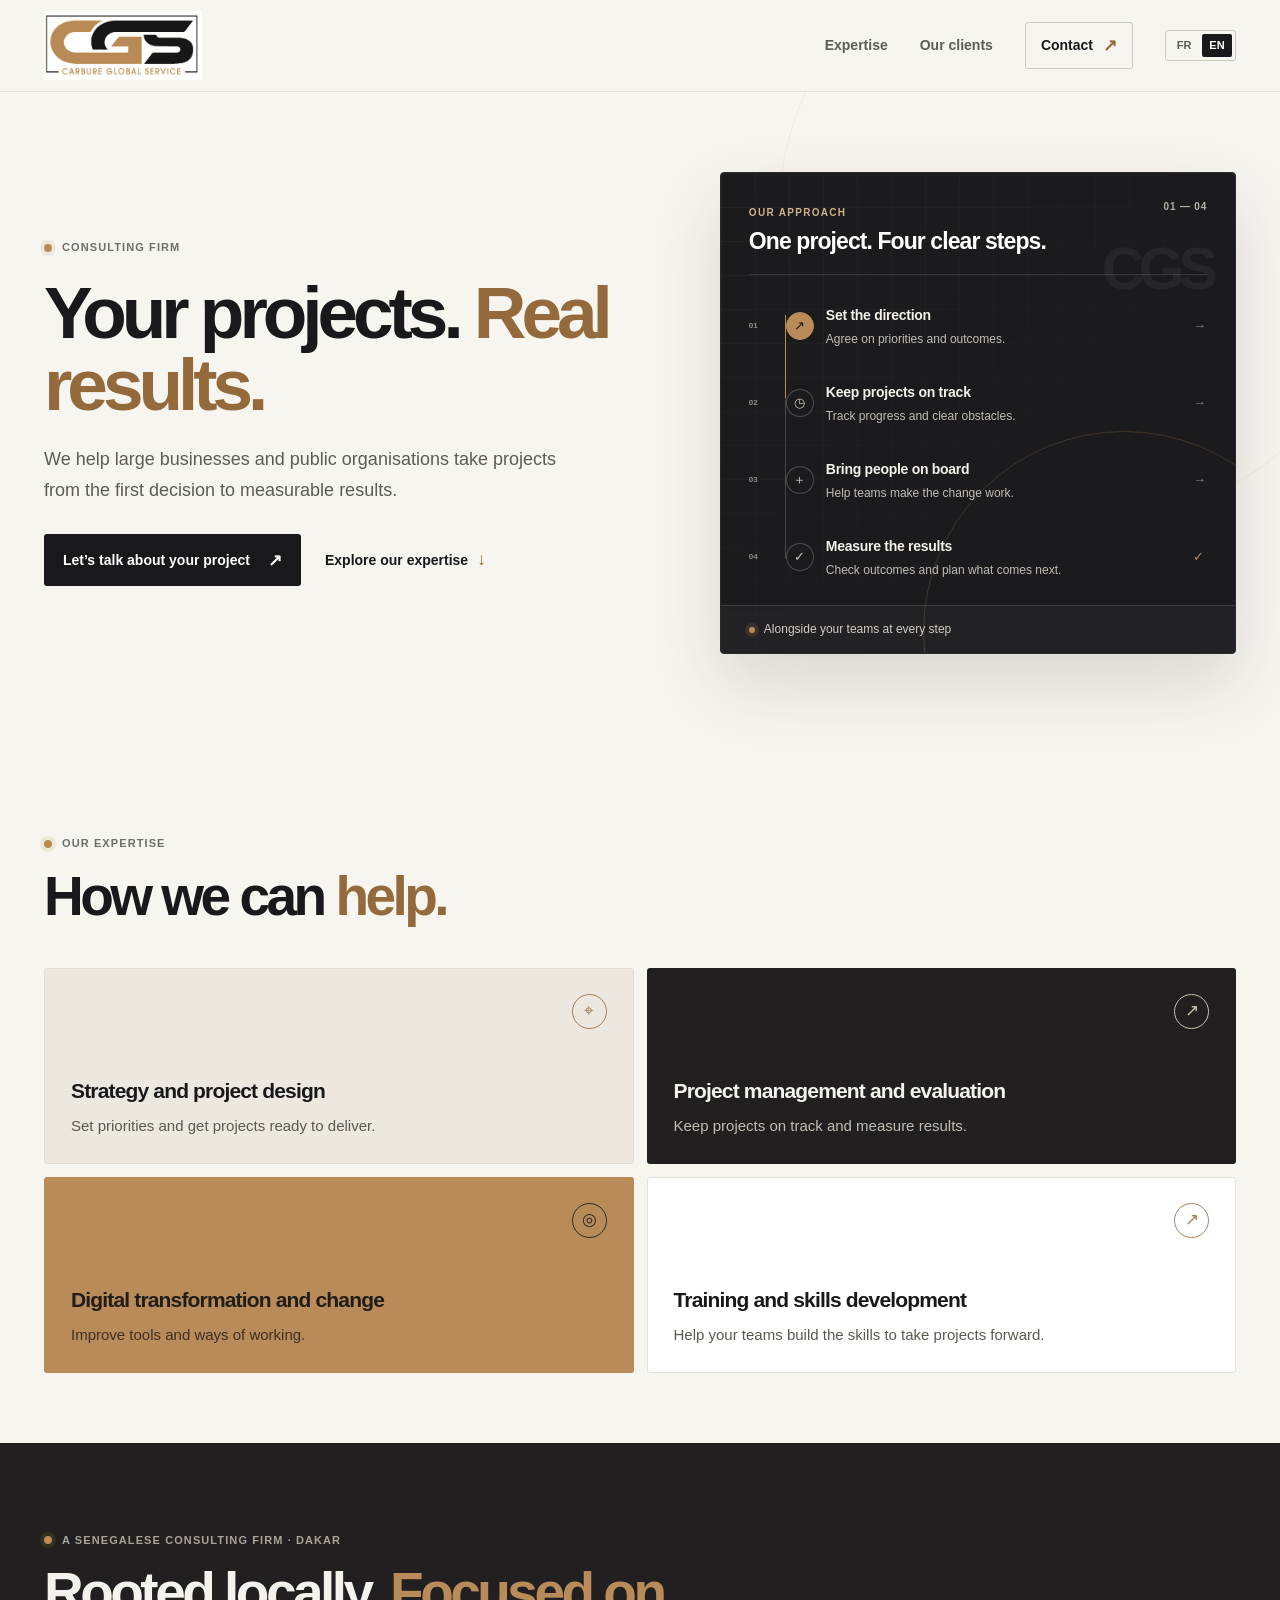
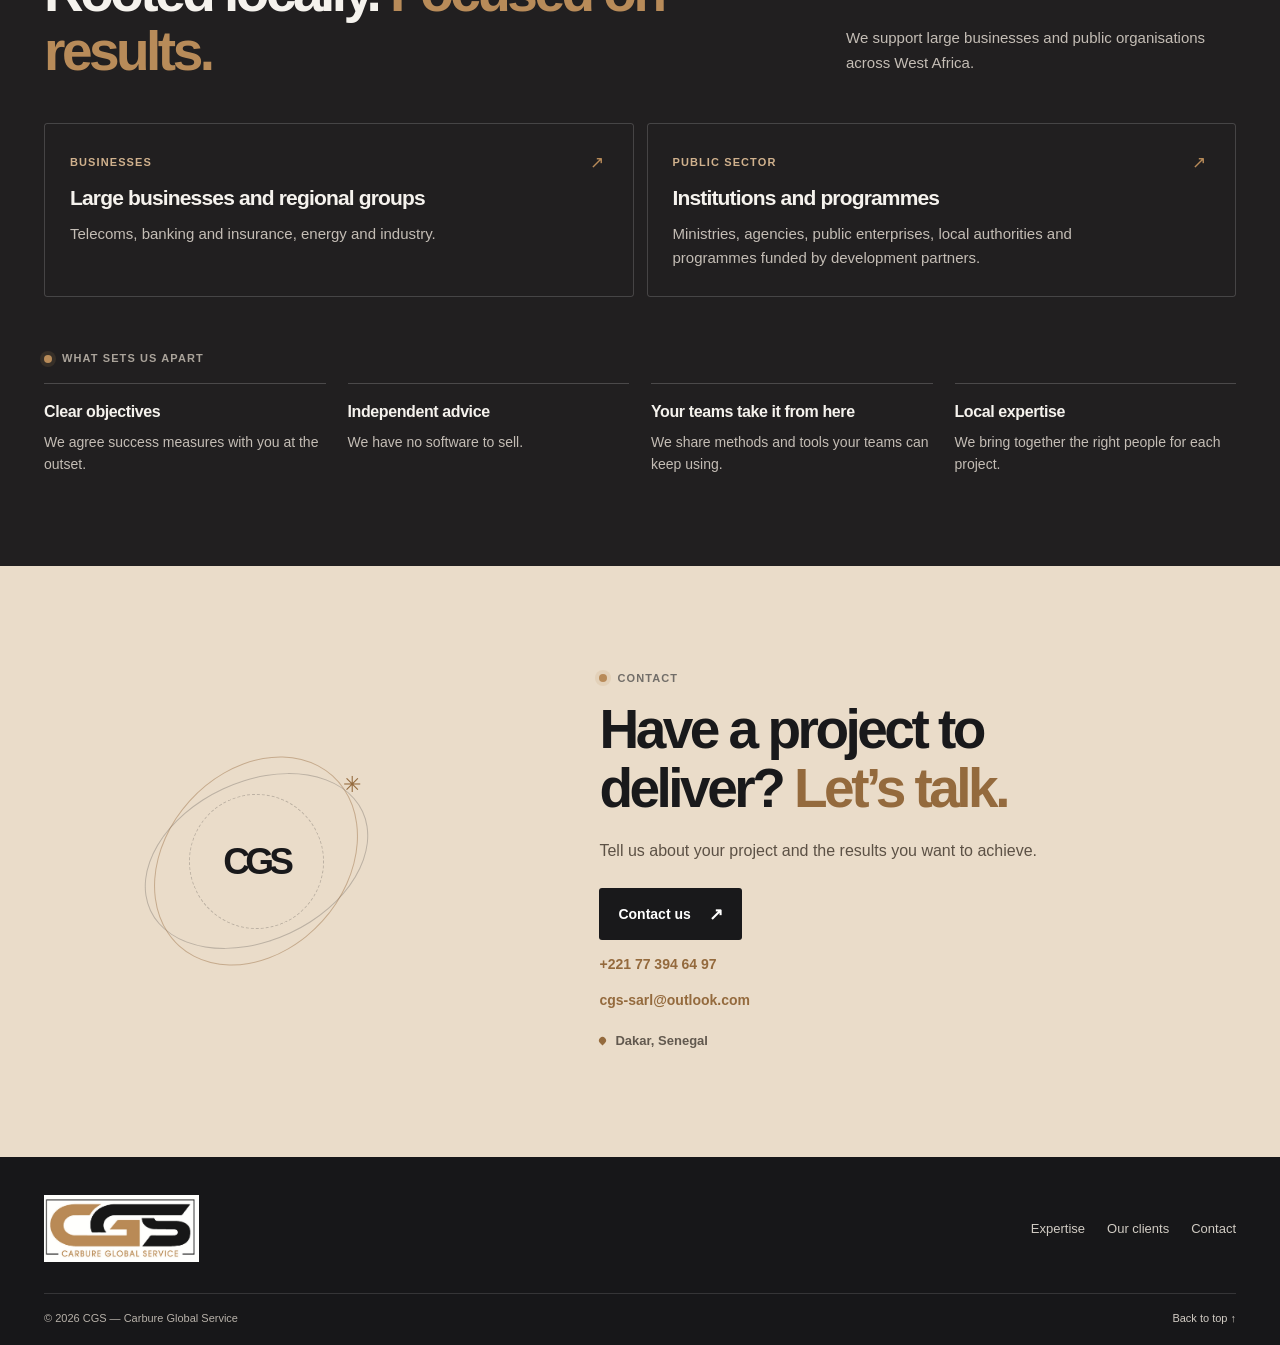
==== en/index.html @ 99fc7bb8 "Add English version of CGS website" ====
<!doctype html>
<html lang="en">
  <head>
    <meta charset="utf-8" />
    <meta name="viewport" content="width=device-width, initial-scale=1" />
    <meta name="theme-color" content="#171719" />
    <meta name="description" content="CGS helps large businesses and public organisations deliver projects and measure their results." />
    <meta property="og:type" content="website" />
    <meta property="og:locale" content="en_GB" />
    <meta property="og:title" content="CGS — Your projects. Real results." />
    <meta property="og:description" content="Project advice, delivery and team support across West Africa." />
    <title>CGS — Your projects. Real results.</title>
    <link rel="alternate" hreflang="fr" href="../index.html" />
    <link rel="alternate" hreflang="en" href="./index.html" />
    <link rel="icon" type="image/svg+xml" href="../favicon.svg" />
    <link rel="stylesheet" href="../styles.css?v=9" />
    <script src="../script.js?v=2" defer></script>
  </head>
  <body>
    <a class="skip-link" href="#content">Skip to content</a>
    <header class="site-header">
      <div class="container nav-wrap">
        <a class="brand" href="#home" aria-label="CGS, home">
          <img class="brand-logo" src="../assets/cgs-logo.jpg" alt="Carbure Global Service" />
        </a>
        <button class="menu-toggle" type="button" aria-expanded="false" aria-controls="navigation" aria-label="Open menu" data-label-open="Open menu" data-label-close="Close menu">
          <span></span><span></span>
        </button>
        <nav class="navigation" id="navigation" aria-label="Main navigation">
          <a href="#expertise">Expertise</a>
          <a href="#clients">Our clients</a>
          <a class="nav-cta" href="#contact">Contact <span aria-hidden="true">↗</span></a>
          <div class="language-switch" role="group" aria-label="Choose language">
            <a href="../index.html" lang="fr" hreflang="fr">FR</a>
            <a href="index.html" lang="en" hreflang="en" aria-current="page">EN</a>
          </div>
        </nav>
      </div>
    </header>

    <main id="content">
      <section class="hero section-pad" id="home">
        <div class="container hero-grid">
          <div class="hero-copy">
            <p class="eyebrow"><span class="eyebrow-dot"></span> Consulting firm</p>
            <h1>Your projects. <em>Real results.</em></h1>
            <p class="hero-lead">We help large businesses and public organisations take projects from the first decision to measurable results.</p>
            <div class="hero-actions">
              <a class="button button-dark" href="#contact">Let’s talk about your project <span aria-hidden="true">↗</span></a>
              <a class="text-link" href="#expertise">Explore our expertise <span aria-hidden="true">↓</span></a>
            </div>
          </div>

          <div class="cycle-panel" role="region" aria-labelledby="cycle-title">
            <div class="cycle-panel-head"><div><span class="panel-kicker">OUR APPROACH</span><h2 id="cycle-title">One project. Four clear steps.</h2></div><span class="panel-index">01 — 04</span></div>
            <div class="cycle-list">
              <article class="cycle-item"><span class="cycle-number">01</span><span class="cycle-marker marker-filled" aria-hidden="true">↗</span><div><h3>Set the direction</h3><p>Agree on priorities and outcomes.</p></div><span class="cycle-arrow" aria-hidden="true">→</span></article>
              <article class="cycle-item"><span class="cycle-number">02</span><span class="cycle-marker" aria-hidden="true">◷</span><div><h3>Keep projects on track</h3><p>Track progress and clear obstacles.</p></div><span class="cycle-arrow" aria-hidden="true">→</span></article>
              <article class="cycle-item"><span class="cycle-number">03</span><span class="cycle-marker" aria-hidden="true">＋</span><div><h3>Bring people on board</h3><p>Help teams make the change work.</p></div><span class="cycle-arrow" aria-hidden="true">→</span></article>
              <article class="cycle-item"><span class="cycle-number">04</span><span class="cycle-marker" aria-hidden="true">✓</span><div><h3>Measure the results</h3><p>Check outcomes and plan what comes next.</p></div><span class="cycle-arrow" aria-hidden="true">✓</span></article>
            </div>
            <div class="cycle-panel-foot"><span class="status-dot" aria-hidden="true"></span> Alongside your teams at every step</div>
            <span class="panel-watermark" aria-hidden="true">CGS</span>
          </div>
        </div>
      </section>

      <section class="section section-pad expertise-section" id="expertise">
        <div class="container">
          <div class="section-heading heading-split">
            <div><p class="eyebrow"><span class="eyebrow-dot"></span> Our expertise</p><h2>How we can <em>help.</em></h2></div>
          </div>
          <div class="expertise-grid">
            <article class="expertise-card card-sand">
              <div class="card-top"><span class="card-symbol" aria-hidden="true">⌖</span></div>
              <h3>Strategy and project design</h3>
              <p>Set priorities and get projects ready to deliver.</p>
            </article>
            <article class="expertise-card card-dark">
              <div class="card-top"><span class="card-symbol" aria-hidden="true">↗</span></div>
              <h3>Project management and evaluation</h3>
              <p>Keep projects on track and measure results.</p>
            </article>
            <article class="expertise-card card-gold">
              <div class="card-top"><span class="card-symbol" aria-hidden="true">◎</span></div>
              <h3>Digital transformation and change</h3>
              <p>Improve tools and ways of working.</p>
            </article>
            <article class="expertise-card card-light">
              <div class="card-top"><span class="card-symbol" aria-hidden="true">↗</span></div>
              <h3>Training and skills development</h3>
              <p>Help your teams build the skills to take projects forward.</p>
            </article>
          </div>
        </div>
      </section>

      <section class="clients-section section-pad" id="clients">
        <div class="container">
          <div class="section-heading heading-split">
            <div><p class="eyebrow eyebrow-light"><span class="eyebrow-dot"></span> A Senegalese consulting firm · Dakar</p><h2>Rooted locally. <em>Focused on results.</em></h2></div>
            <p class="heading-aside">We support large businesses and public organisations across West Africa.</p>
          </div>
          <div class="audience-grid">
            <article class="audience-card"><div><span class="audience-kicker">BUSINESSES</span><h3>Large businesses and regional groups</h3><p>Telecoms, banking and insurance, energy and industry.</p></div><span class="audience-icon" aria-hidden="true">↗</span></article>
            <article class="audience-card"><div><span class="audience-kicker">PUBLIC SECTOR</span><h3>Institutions and programmes</h3><p>Ministries, agencies, public enterprises, local authorities and programmes funded by development partners.</p></div><span class="audience-icon" aria-hidden="true">↗</span></article>
          </div>
          <div class="proof-heading"><p class="eyebrow eyebrow-light"><span class="eyebrow-dot"></span> What sets us apart</p></div>
          <div class="proof-grid">
            <article><h3>Clear objectives</h3><p>We agree success measures with you at the outset.</p></article>
            <article><h3>Independent advice</h3><p>We have no software to sell.</p></article>
            <article><h3>Your teams take it from here</h3><p>We share methods and tools your teams can keep using.</p></article>
            <article><h3>Local expertise</h3><p>We bring together the right people for each project.</p></article>
          </div>
        </div>
      </section>

      <section class="closing section-pad" id="contact">
        <div class="container closing-inner">
          <div class="closing-art" aria-hidden="true"><span class="closing-ring ring-one"></span><span class="closing-ring ring-two"></span><span class="closing-ring ring-three"></span><span class="closing-monogram">CGS</span><span class="closing-spark">✳</span></div>
          <div class="closing-copy"><p class="eyebrow"><span class="eyebrow-dot"></span> Contact</p><h2>Have a project to deliver? <em>Let’s talk.</em></h2><p>Tell us about your project and the results you want to achieve.</p><a class="button button-dark" href="mailto:cgs-sarl@outlook.com?subject=Project%20enquiry%20for%20CGS">Contact us <span aria-hidden="true">↗</span></a><a class="contact-link" href="tel:+221773946497">+221 77 394 64 97</a><a class="contact-link" href="mailto:cgs-sarl@outlook.com">cgs-sarl@outlook.com</a><span class="contact-location"><span class="local-marker" aria-hidden="true"></span> Dakar, Senegal</span></div>
        </div>
      </section>
    </main>

    <footer class="site-footer">
      <div class="container footer-main">
        <a class="brand footer-brand" href="#home" aria-label="CGS, back to home"><img class="brand-logo" src="../assets/cgs-logo.jpg" alt="Carbure Global Service" /></a>
        <div class="footer-links"><a href="#expertise">Expertise</a><a href="#clients">Our clients</a><a href="#contact">Contact</a></div>
      </div>
      <div class="container footer-bottom"><span>© <span id="year">2026</span> CGS — Carbure Global Service</span><a href="#home">Back to top ↑</a></div>
    </footer>
  </body>
</html>
---- styles.css ----
:root {
  --paper: #f7f5f0;
  --paper-deep: #eeeae2;
  --ink: #19191b;
  --ink-soft: #333235;
  --muted: #716d68;
  --line: #ded9d0;
  --gold: #b88b59;
  --gold-deep: #946a3d;
  --gold-pale: #eadcc9;
  --white: #fff;
  --font: "Segoe UI", Arial, sans-serif;
  --display: "Aptos Display", "Segoe UI", Arial, sans-serif;
  --max: 1192px;
}

* { box-sizing: border-box; }
html { scroll-behavior: smooth; scroll-padding-top: 92px; }
body { margin: 0; background: var(--paper); color: var(--ink); font-family: var(--font); font-size: 15px; line-height: 1.65; -webkit-font-smoothing: antialiased; }
button, a { font: inherit; }
a { color: inherit; text-decoration: none; }
button { color: inherit; }
::selection { background: var(--gold-pale); color: var(--ink); }
:focus-visible { outline: 3px solid var(--gold); outline-offset: 4px; }
.container { width: min(var(--max), calc(100% - 64px)); margin-inline: auto; }
.section-pad { padding-block: 105px; }
.skip-link { position: absolute; left: 18px; top: -70px; z-index: 20; padding: 10px 15px; border-radius: 4px; background: var(--ink); color: var(--white); }
.skip-link:focus { top: 14px; }

.site-header { position: sticky; z-index: 10; top: 0; background: rgb(247 245 240 / 94%); backdrop-filter: blur(14px); border-bottom: 1px solid rgb(25 25 27 / 9%); }
.nav-wrap { min-height: 91px; display: flex; align-items: center; justify-content: space-between; gap: 28px; }
.brand { display: inline-flex; align-items: center; flex: 0 0 auto; }
.brand-logo { display: block; width: 158px; height: auto; object-fit: contain; }
.navigation { display: flex; align-items: center; gap: clamp(18px, 2.5vw, 32px); font-size: 14px; font-weight: 650; }
.navigation > a:not(.nav-cta) { color: #5f5b57; transition: color .2s ease; }
.navigation > a:not(.nav-cta):hover, .footer-links a:hover { color: var(--gold-deep); }
.nav-cta { display: inline-flex; align-items: center; gap: 10px; padding: 11px 15px; border: 1px solid #cfc8bd; border-radius: 3px; transition: background .2s ease, border .2s ease; }
.nav-cta:hover { background: var(--white); border-color: var(--ink); }
.nav-cta span { color: var(--gold-deep); font-size: 17px; line-height: 1; }
.language-switch { display: inline-flex; align-items: center; gap: 3px; padding: 3px; border: 1px solid #cfc8bd; border-radius: 3px; font-size: 11px; font-weight: 750; line-height: 1; }
.language-switch a { min-width: 30px; padding: 6px 5px; border-radius: 2px; color: #5f5b57; text-align: center; transition: background .2s ease, color .2s ease; }
.language-switch a[aria-current="page"] { background: var(--ink); color: var(--white); }
.language-switch a:hover:not([aria-current="page"]) { background: var(--white); color: var(--ink); }
.menu-toggle { display: none; }

.hero { position: relative; padding-top: 80px; padding-bottom: 92px; overflow: hidden; }
.hero::before { position: absolute; top: -180px; right: -110px; width: 610px; height: 610px; border: 1px solid rgb(184 139 89 / 12%); border-radius: 50%; content: ""; pointer-events: none; }
.hero-grid { position: relative; display: grid; grid-template-columns: 1fr .9fr; align-items: center; gap: clamp(50px, 8vw, 105px); }
.hero-copy { padding-block: 14px; }
.eyebrow { display: flex; align-items: center; gap: 10px; margin: 0 0 21px; color: var(--muted); font-size: 11px; font-weight: 750; letter-spacing: .1em; line-height: 1.4; text-transform: uppercase; }
.eyebrow-dot { display: inline-block; width: 8px; height: 8px; flex: 0 0 8px; border-radius: 50%; background: var(--gold); box-shadow: 0 0 0 4px rgb(184 139 89 / 14%); }
h1, h2, h3, p { margin-top: 0; }
h1, h2, h3 { font-family: var(--display); }
h1 { max-width: 630px; margin-bottom: 23px; font-size: clamp(49px, 5.7vw, 76px); font-weight: 650; line-height: .99; letter-spacing: -.069em; }
h1 em, h2 em { color: var(--gold-deep); font-style: normal; }
.hero-lead { max-width: 520px; margin-bottom: 29px; color: #5f5a55; font-size: 18px; line-height: 1.7; }
.hero-actions { display: flex; align-items: center; flex-wrap: wrap; gap: 24px; }
.button { display: inline-flex; min-height: 52px; align-items: center; justify-content: center; gap: 18px; padding: 0 18px; border: 1px solid transparent; border-radius: 3px; font-size: 14px; font-weight: 750; transition: transform .2s ease, background .2s ease, border .2s ease; }
.button:hover { transform: translateY(-2px); }
.button span { font-size: 17px; line-height: 1; }
.button-dark { background: var(--ink); color: var(--white); }
.button-dark:hover { background: #353337; }
.text-link { display: inline-flex; gap: 9px; align-items: center; font-size: 14px; font-weight: 750; }
.text-link span { color: var(--gold-deep); font-size: 17px; }

.cycle-panel { position: relative; padding: 26px 28px 0; overflow: hidden; border: 1px solid #29282a; border-radius: 4px; background: #1b1a1c; color: #f7f4ef; box-shadow: 0 30px 70px rgb(39 32 25 / 14%); isolation: isolate; }
.cycle-panel::before { position: absolute; z-index: -1; inset: 0; background-image: linear-gradient(rgb(255 255 255 / 3%) 1px, transparent 1px), linear-gradient(90deg, rgb(255 255 255 / 3%) 1px, transparent 1px); background-size: 34px 34px; content: ""; mask-image: linear-gradient(130deg, #000, transparent 85%); }
.cycle-panel::after { position: absolute; z-index: -1; right: -90px; bottom: -180px; width: 400px; height: 400px; border: 1px solid rgb(184 139 89 / 23%); border-radius: 50%; content: ""; }
.cycle-panel-head { display: flex; align-items: flex-start; justify-content: space-between; padding-bottom: 21px; border-bottom: 1px solid rgb(255 255 255 / 13%); }
.panel-kicker { color: #d0b18d; font-size: 10px; font-weight: 750; letter-spacing: .13em; }
.cycle-panel-head h2 { margin: 5px 0 0; color: var(--white); font-size: 23px; font-weight: 600; letter-spacing: -.04em; }
.panel-index { color: #b7afa5; font-size: 10px; font-weight: 700; letter-spacing: .08em; }
.cycle-list { position: relative; padding-block: 12px 10px; }
.cycle-list::before { position: absolute; top: 40px; bottom: 46px; left: 36px; width: 1px; background: linear-gradient(var(--gold) 0 34%, rgb(255 255 255 / 20%) 34% 100%); content: ""; }
.cycle-item { position: relative; display: grid; grid-template-columns: 25px 28px 1fr 14px; align-items: center; gap: 12px; min-height: 77px; }
.cycle-number { color: #928d87; font-size: 8px; font-weight: 700; }
.cycle-marker { display: grid; width: 28px; height: 28px; place-items: center; border: 1px solid rgb(255 255 255 / 22%); border-radius: 50%; background: #1b1a1c; color: #d2c7ba; font-size: 13px; }
.marker-filled { border-color: var(--gold); background: var(--gold); color: var(--ink); }
.cycle-item h3 { margin: 0; color: #f4f1eb; font-size: 14px; font-weight: 700; letter-spacing: -.02em; }
.cycle-item p { margin: 3px 0 0; color: #c3bdb5; font-size: 12px; line-height: 1.5; }
.cycle-arrow { color: #8f8982; font-size: 13px; }
.cycle-item:last-child .cycle-arrow { color: var(--gold); }
.cycle-panel-foot { display: flex; align-items: center; gap: 9px; min-height: 48px; margin-inline: -28px; padding-inline: 28px; border-top: 1px solid rgb(255 255 255 / 12%); background: rgb(255 255 255 / 3%); color: #d2ccc4; font-size: 12px; }
.status-dot { width: 6px; height: 6px; border-radius: 50%; background: var(--gold); box-shadow: 0 0 0 4px rgb(184 139 89 / 15%); }
.panel-watermark { position: absolute; right: 23px; top: 48px; color: rgb(255 255 255 / 5%); font-family: var(--display); font-size: 59px; font-weight: 800; letter-spacing: -.1em; pointer-events: none; }

.section { background: var(--paper); }
.section-heading { margin-bottom: 42px; }
.heading-split { display: flex; align-items: end; justify-content: space-between; gap: 38px; }
.heading-split .eyebrow { margin-bottom: 15px; }
h2 { max-width: 700px; margin-bottom: 0; font-size: clamp(38px, 4.4vw, 55px); font-weight: 630; line-height: 1.07; letter-spacing: -.064em; }
.heading-aside { width: min(390px, 40%); margin: 0 0 5px; color: #625d57; font-size: 15px; line-height: 1.65; }
.expertise-section { padding-top: 90px; padding-bottom: 70px; }
.expertise-grid { display: grid; grid-template-columns: repeat(2, 1fr); gap: 13px; }
.expertise-card { min-height: 196px; display: flex; flex-direction: column; padding: 25px 26px; border: 1px solid transparent; border-radius: 3px; }
.card-sand { background: #ece8df; border-color: #e2ddd4; }
.card-dark { background: #211f20; color: #f5f2ed; }
.card-gold { background: #b88b59; color: #211d19; }
.card-light { background: #fff; border-color: #e7e2d9; }
.card-top { display: flex; align-items: flex-start; justify-content: flex-end; margin-bottom: 14px; }
.card-symbol { display: grid; width: 35px; height: 35px; place-items: center; border: 1px solid currentColor; border-radius: 50%; color: var(--gold-deep); font-size: 17px; opacity: .85; }
.card-dark .card-symbol { color: var(--gold-pale); }
.card-gold .card-symbol { color: var(--ink); }
.expertise-card h3 { max-width: 420px; margin: auto 0 9px; font-size: 21px; line-height: 1.25; letter-spacing: -.04em; }
.expertise-card p { max-width: 470px; margin: 0; color: #5d5751; font-size: 15px; line-height: 1.6; }
.card-dark p { color: #c3bdb5; }
.card-gold p { color: #3b3025; }

.eyebrow-light { color: #aaa39a; }
.clients-section { padding-block: 90px; background: #211f20; color: #f5f2ed; }
.clients-section h2 em { color: var(--gold); }
.clients-section .heading-aside { color: #c4bdb5; }
.audience-grid { display: grid; grid-template-columns: 1fr 1fr; gap: 13px; }
.audience-card { display: grid; grid-template-columns: 1fr 18px; align-items: start; gap: 18px; min-height: 172px; padding: 25px; border: 1px solid rgb(255 255 255 / 17%); border-radius: 3px; }
.audience-kicker { color: #d0b18d; font-size: 11px; font-weight: 800; letter-spacing: .1em; }
.audience-card h3 { max-width: 400px; margin: 11px 0 10px; font-size: 21px; line-height: 1.3; letter-spacing: -.04em; }
.audience-card p { max-width: 440px; margin: 0; color: #c4bdb5; font-size: 15px; line-height: 1.65; }
.audience-icon { color: var(--gold); font-size: 17px; }
.proof-heading { margin-top: 54px; }
.proof-heading .eyebrow { margin-bottom: 16px; }
.proof-grid { display: grid; grid-template-columns: repeat(4, 1fr); gap: 22px; }
.proof-grid article { padding-top: 15px; border-top: 1px solid rgb(255 255 255 / 19%); }
.proof-grid h3 { margin: 0 0 6px; font-size: 16px; letter-spacing: -.025em; }
.proof-grid p { margin: 0; color: #c4bdb5; font-size: 14px; line-height: 1.6; }

.closing { position: relative; overflow: hidden; background: var(--gold-pale); }
.closing-inner { display: grid; grid-template-columns: .8fr 1.2fr; align-items: center; gap: 11%; min-height: 300px; }
.closing-art { position: relative; display: grid; width: 290px; height: 260px; place-items: center; justify-self: center; }
.closing-ring { position: absolute; border: 1px solid rgb(25 25 27 / 22%); border-radius: 50%; transform: rotate(-25deg); }
.ring-one { width: 235px; height: 160px; }
.ring-two { width: 180px; height: 230px; transform: rotate(42deg); border-color: rgb(148 106 61 / 43%); }
.ring-three { width: 135px; height: 135px; border-style: dashed; }
.closing-monogram { font-family: var(--display); font-size: 37px; line-height: 1; font-weight: 800; letter-spacing: -.13em; }
.closing-spark { position: absolute; top: 36px; right: 40px; color: var(--gold-deep); font-size: 22px; }
.closing-copy { max-width: 535px; }
.closing-copy .eyebrow { margin-bottom: 14px; }
.closing-copy h2 { font-size: clamp(39px, 4.5vw, 55px); }
.closing-copy > p:not(.eyebrow) { max-width: 450px; margin: 19px 0 24px; color: #5c5145; font-size: 16px; line-height: 1.7; }
.contact-link { display: flex; width: fit-content; margin-top: 13px; color: var(--gold-deep); font-size: 14px; font-weight: 750; }
.contact-location { display: flex; align-items: center; gap: 9px; margin-top: 18px; color: #62594f; font-size: 13px; font-weight: 650; }
.local-marker { display: inline-block; width: 7px; height: 7px; border-radius: 50% 50% 50% 0; transform: rotate(-45deg); background: var(--gold-deep); }

.site-footer { padding: 38px 0 18px; background: #171719; color: #f0ede8; }
.footer-main { display: grid; grid-template-columns: 1fr auto; align-items: center; padding-bottom: 31px; }
.footer-brand .brand-logo { width: 155px; }
.footer-links { display: flex; justify-content: end; flex-wrap: wrap; gap: 10px 22px; color: #d0cbc3; font-size: 13px; }
.footer-bottom { display: flex; align-items: center; justify-content: space-between; gap: 20px; padding-top: 15px; border-top: 1px solid rgb(255 255 255 / 13%); color: #b7b1a9; font-size: 11px; }
.footer-bottom a { color: #d2ccc4; }

@media (max-width: 960px) {
  .container { width: min(var(--max), calc(100% - 48px)); }
  .navigation { gap: 12px; font-size: 12px; }
  .nav-cta { padding-inline: 10px; }
  .hero { padding-top: 62px; }
  .hero-grid { grid-template-columns: 1fr .92fr; gap: 35px; }
  .cycle-panel { padding-inline: 21px; }
  .cycle-panel-foot { margin-inline: -21px; padding-inline: 21px; }
  .heading-aside { width: min(340px, 40%); }
  .proof-grid { grid-template-columns: repeat(2, 1fr); }
}

@media (max-width: 700px) {
  html { scroll-padding-top: 70px; }
  .container { width: min(var(--max), calc(100% - 40px)); }
  .section-pad { padding-block: 75px; }
  .nav-wrap { min-height: 69px; }
  .brand-logo { width: 138px; }
  .menu-toggle { position: relative; z-index: 12; width: 42px; height: 42px; display: grid; align-content: center; justify-items: center; gap: 6px; border: 1px solid #cfc8bd; border-radius: 3px; background: transparent; cursor: pointer; }
  .menu-toggle span { width: 16px; height: 1px; background: var(--ink); transition: transform .2s ease; }
  .menu-toggle[aria-expanded="true"] span:first-child { transform: translateY(3.5px) rotate(45deg); }
  .menu-toggle[aria-expanded="true"] span:last-child { transform: translateY(-3.5px) rotate(-45deg); }
  .navigation { position: absolute; top: 68px; right: 0; left: 0; display: none; align-items: stretch; gap: 0; padding: 8px 20px 18px; border-bottom: 1px solid var(--line); background: var(--paper); box-shadow: 0 18px 30px rgb(25 25 27 / 8%); }
  .navigation.is-open { display: flex; flex-direction: column; }
  .navigation > a:not(.nav-cta) { padding: 13px 4px; border-bottom: 1px solid #e5e0d7; }
  .navigation .nav-cta { justify-content: space-between; margin-top: 13px; }
  .language-switch { align-self: flex-start; margin-top: 13px; }
  .hero { padding-top: 48px; padding-bottom: 58px; }
  .hero-grid { display: flex; flex-direction: column; align-items: stretch; gap: 39px; }
  .hero-copy { padding: 0; }
  .eyebrow { margin-bottom: 17px; font-size: 10px; }
  .hero h1 { max-width: 560px; font-size: clamp(46px, 12vw, 64px); }
  .hero-lead { font-size: 16px; }
  .hero-actions { gap: 16px; }
  .button { min-height: 48px; font-size: 13px; }
  .cycle-panel { padding: 21px 18px 0; }
  .cycle-panel-head h2 { font-size: 20px; }
  .cycle-panel-foot { margin-inline: -18px; padding-inline: 18px; }
  .cycle-list::before { left: 31px; }
  .cycle-item { grid-template-columns: 20px 27px 1fr 12px; gap: 9px; min-height: 72px; }
  .cycle-marker { width: 27px; height: 27px; }
  .cycle-item h3 { font-size: 13px; }
  .cycle-item p { font-size: 11px; }
  .panel-watermark { right: 16px; font-size: 48px; }
  .section-heading { margin-bottom: 29px; }
  .heading-split { display: block; }
  .heading-aside { width: 100%; max-width: 470px; margin-top: 15px; font-size: 14px; }
  h2 { font-size: clamp(37px, 10vw, 48px); }
  .expertise-section { padding-bottom: 77px; }
  .expertise-grid { grid-template-columns: 1fr; gap: 10px; }
  .expertise-card { min-height: 0; padding: 22px; }
  .expertise-card h3 { font-size: 19px; }
  .expertise-card p { font-size: 14px; }
  .audience-grid { grid-template-columns: 1fr; gap: 10px; }
  .audience-card { grid-template-columns: 1fr 13px; gap: 12px; min-height: 0; padding: 21px 16px; }
  .audience-card h3 { font-size: 18px; }
  .audience-card p { font-size: 14px; }
  .proof-heading { margin-top: 42px; }
  .proof-grid { grid-template-columns: 1fr; gap: 16px; }
  .proof-grid h3 { font-size: 16px; }
  .proof-grid p { font-size: 14px; }
  .closing-inner { grid-template-columns: 1fr; gap: 17px; }
  .closing-art { width: 220px; height: 178px; }
  .ring-one { width: 177px; height: 126px; }
  .ring-two { width: 135px; height: 175px; }
  .ring-three { width: 103px; height: 103px; }
  .closing-monogram { font-size: 30px; }
  .closing-spark { top: 18px; right: 27px; }
  .closing-copy { max-width: none; }
  .closing-copy h2 { font-size: clamp(39px, 10.7vw, 52px); }
  .closing-copy > p:not(.eyebrow) { font-size: 15px; }
  .footer-main { grid-template-columns: 1fr; gap: 21px; padding-bottom: 24px; }
  .footer-brand .brand-logo { width: 138px; }
  .footer-links { justify-content: start; gap: 11px 16px; font-size: 12px; }
  .footer-bottom { flex-wrap: wrap; gap: 9px 17px; font-size: 10px; }
}

@media (max-width: 370px) {
  .container { width: calc(100% - 32px); }
  .hero-actions { align-items: flex-start; flex-direction: column; }
  .cycle-panel { padding-inline: 13px; }
  .cycle-panel-foot { margin-inline: -13px; padding-inline: 13px; }
  .cycle-list::before { left: 28px; }
  .cycle-item { grid-template-columns: 17px 25px 1fr 10px; gap: 7px; }
  .cycle-marker { width: 25px; height: 25px; }
  .cycle-item { grid-template-columns: 16px 24px 1fr 8px; gap: 6px; }
  .cycle-marker { width: 24px; height: 24px; font-size: 11px; }
  .cycle-item h3 { font-size: 12px; }
  .cycle-item p { font-size: 10px; }
}

@media (prefers-reduced-motion: reduce) {
  *, *::before, *::after { scroll-behavior: auto !important; transition-duration: .01ms !important; animation-duration: .01ms !important; animation-iteration-count: 1 !important; }
}
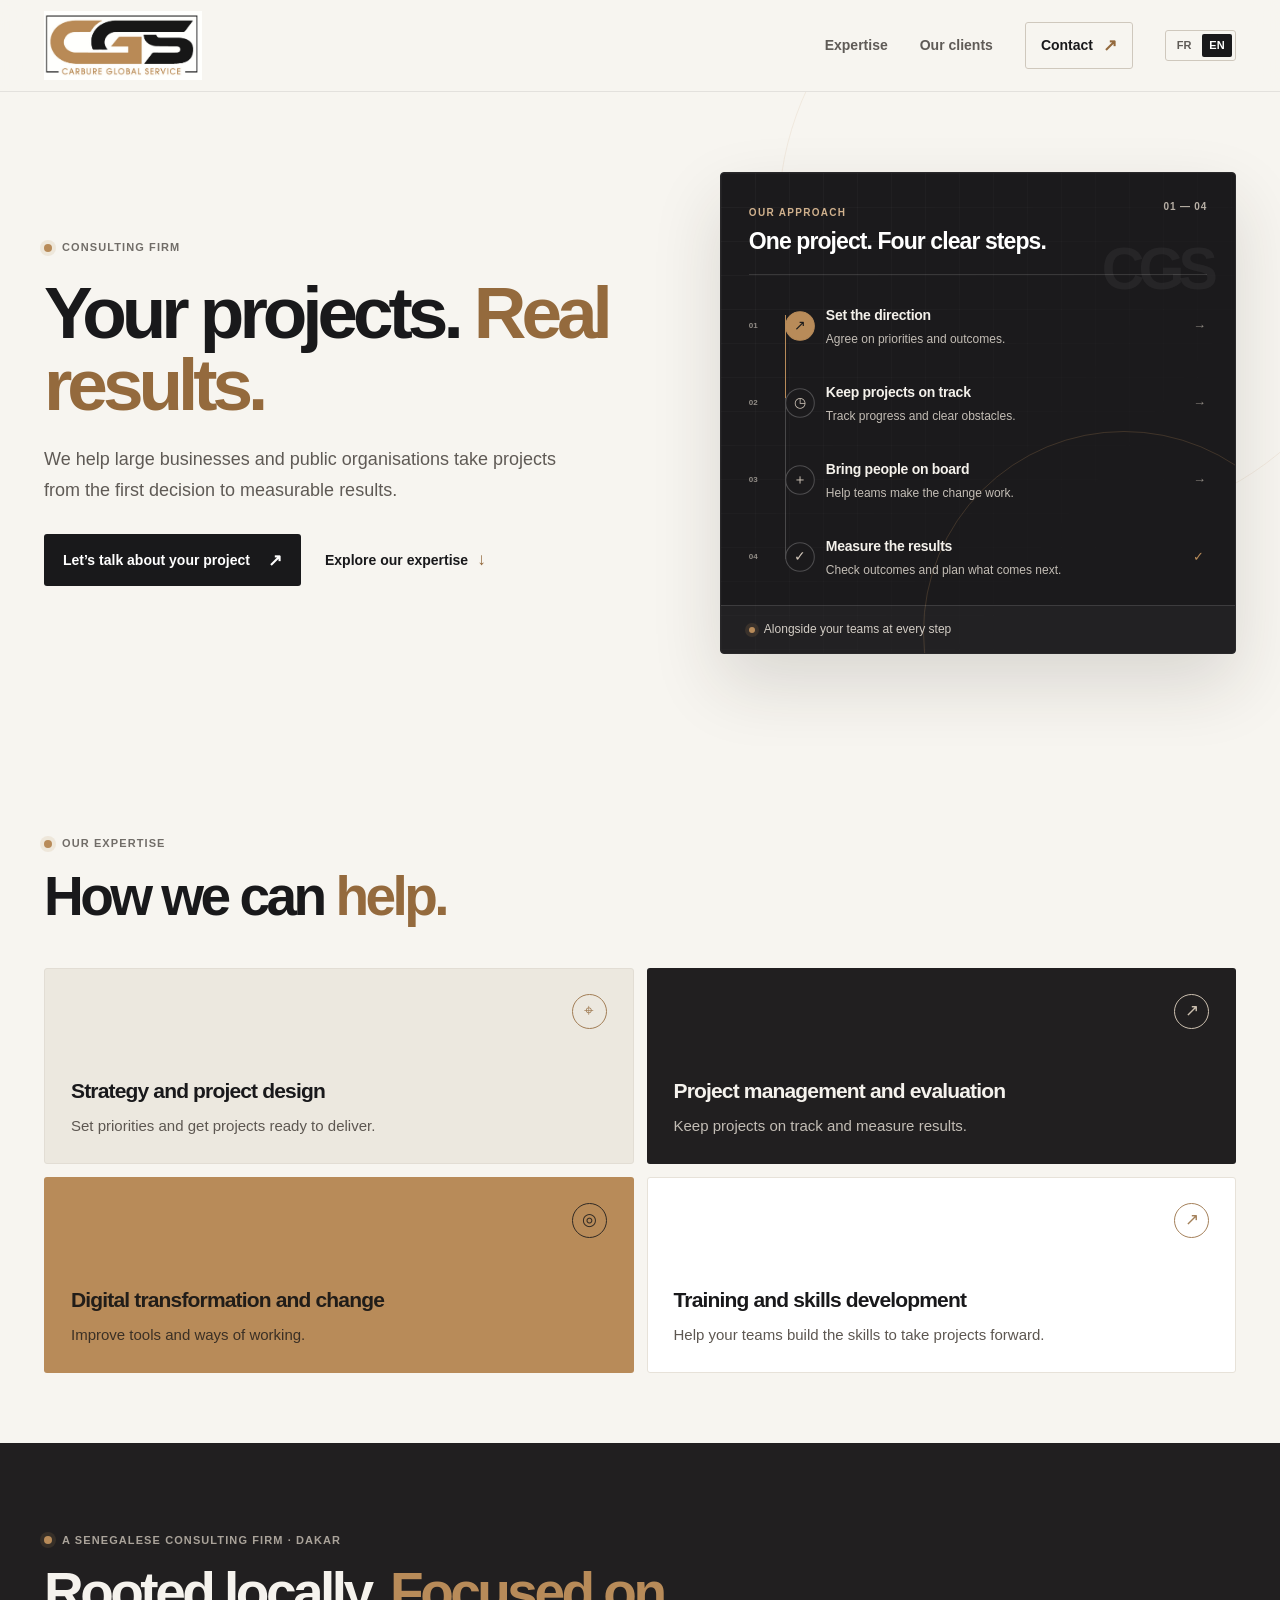
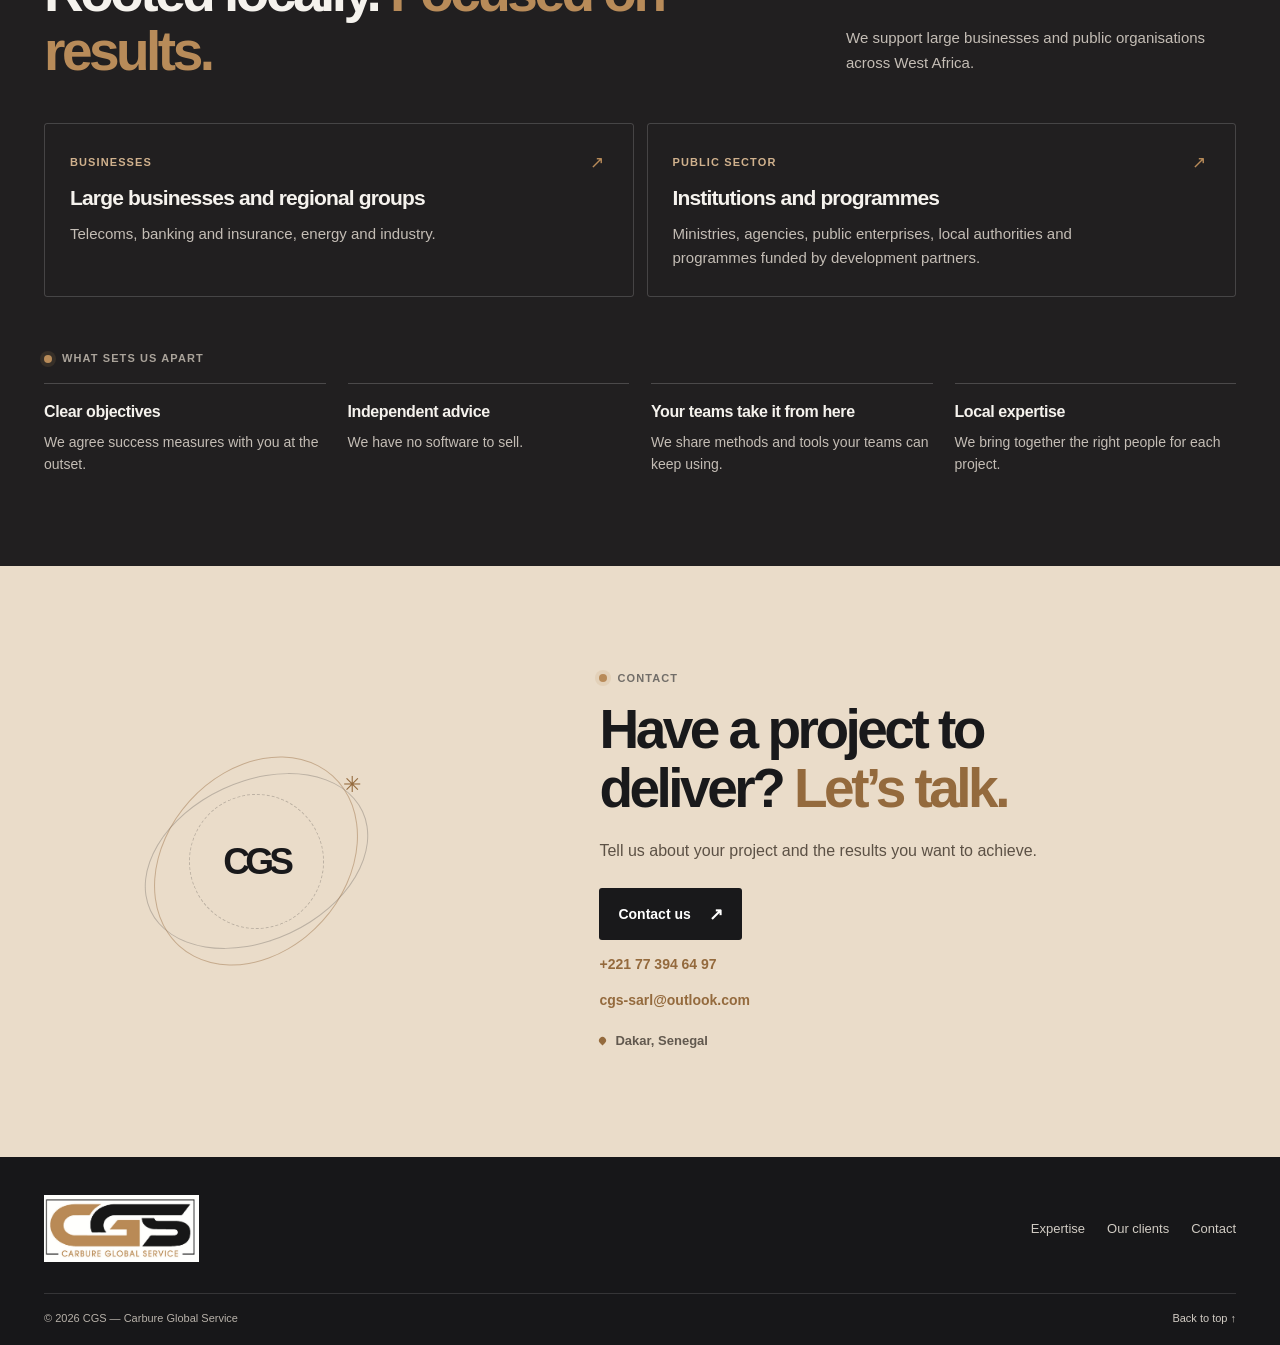
==== commit f562011c: "Add subtle animations to CGS website" ====
--- a/en/index.html
+++ b/en/index.html
@@ -13,8 +13,8 @@
     <link rel="alternate" hreflang="fr" href="../index.html" />
     <link rel="alternate" hreflang="en" href="./index.html" />
     <link rel="icon" type="image/svg+xml" href="../favicon.svg" />
-    <link rel="stylesheet" href="../styles.css?v=9" />
-    <script src="../script.js?v=2" defer></script>
+    <link rel="stylesheet" href="../styles.css?v=10" />
+    <script src="../script.js?v=3" defer></script>
   </head>
   <body>
     <a class="skip-link" href="#content">Skip to content</a>
@@ -41,7 +41,7 @@
     <main id="content">
       <section class="hero section-pad" id="home">
         <div class="container hero-grid">
-          <div class="hero-copy">
+          <div class="hero-copy" data-reveal>
             <p class="eyebrow"><span class="eyebrow-dot"></span> Consulting firm</p>
             <h1>Your projects. <em>Real results.</em></h1>
             <p class="hero-lead">We help large businesses and public organisations take projects from the first decision to measurable results.</p>
@@ -51,7 +51,7 @@
             </div>
           </div>
 
-          <div class="cycle-panel" role="region" aria-labelledby="cycle-title">
+          <div class="cycle-panel" data-reveal role="region" aria-labelledby="cycle-title">
             <div class="cycle-panel-head"><div><span class="panel-kicker">OUR APPROACH</span><h2 id="cycle-title">One project. Four clear steps.</h2></div><span class="panel-index">01 — 04</span></div>
             <div class="cycle-list">
               <article class="cycle-item"><span class="cycle-number">01</span><span class="cycle-marker marker-filled" aria-hidden="true">↗</span><div><h3>Set the direction</h3><p>Agree on priorities and outcomes.</p></div><span class="cycle-arrow" aria-hidden="true">→</span></article>
@@ -67,26 +67,26 @@
 
       <section class="section section-pad expertise-section" id="expertise">
         <div class="container">
-          <div class="section-heading heading-split">
+          <div class="section-heading heading-split" data-reveal>
             <div><p class="eyebrow"><span class="eyebrow-dot"></span> Our expertise</p><h2>How we can <em>help.</em></h2></div>
           </div>
           <div class="expertise-grid">
-            <article class="expertise-card card-sand">
+            <article class="expertise-card card-sand" data-reveal>
               <div class="card-top"><span class="card-symbol" aria-hidden="true">⌖</span></div>
               <h3>Strategy and project design</h3>
               <p>Set priorities and get projects ready to deliver.</p>
             </article>
-            <article class="expertise-card card-dark">
+            <article class="expertise-card card-dark" data-reveal>
               <div class="card-top"><span class="card-symbol" aria-hidden="true">↗</span></div>
               <h3>Project management and evaluation</h3>
               <p>Keep projects on track and measure results.</p>
             </article>
-            <article class="expertise-card card-gold">
+            <article class="expertise-card card-gold" data-reveal>
               <div class="card-top"><span class="card-symbol" aria-hidden="true">◎</span></div>
               <h3>Digital transformation and change</h3>
               <p>Improve tools and ways of working.</p>
             </article>
-            <article class="expertise-card card-light">
+            <article class="expertise-card card-light" data-reveal>
               <div class="card-top"><span class="card-symbol" aria-hidden="true">↗</span></div>
               <h3>Training and skills development</h3>
               <p>Help your teams build the skills to take projects forward.</p>
@@ -97,28 +97,28 @@
 
       <section class="clients-section section-pad" id="clients">
         <div class="container">
-          <div class="section-heading heading-split">
+          <div class="section-heading heading-split" data-reveal>
             <div><p class="eyebrow eyebrow-light"><span class="eyebrow-dot"></span> A Senegalese consulting firm · Dakar</p><h2>Rooted locally. <em>Focused on results.</em></h2></div>
             <p class="heading-aside">We support large businesses and public organisations across West Africa.</p>
           </div>
           <div class="audience-grid">
-            <article class="audience-card"><div><span class="audience-kicker">BUSINESSES</span><h3>Large businesses and regional groups</h3><p>Telecoms, banking and insurance, energy and industry.</p></div><span class="audience-icon" aria-hidden="true">↗</span></article>
-            <article class="audience-card"><div><span class="audience-kicker">PUBLIC SECTOR</span><h3>Institutions and programmes</h3><p>Ministries, agencies, public enterprises, local authorities and programmes funded by development partners.</p></div><span class="audience-icon" aria-hidden="true">↗</span></article>
+            <article class="audience-card" data-reveal><div><span class="audience-kicker">BUSINESSES</span><h3>Large businesses and regional groups</h3><p>Telecoms, banking and insurance, energy and industry.</p></div><span class="audience-icon" aria-hidden="true">↗</span></article>
+            <article class="audience-card" data-reveal><div><span class="audience-kicker">PUBLIC SECTOR</span><h3>Institutions and programmes</h3><p>Ministries, agencies, public enterprises, local authorities and programmes funded by development partners.</p></div><span class="audience-icon" aria-hidden="true">↗</span></article>
           </div>
-          <div class="proof-heading"><p class="eyebrow eyebrow-light"><span class="eyebrow-dot"></span> What sets us apart</p></div>
+          <div class="proof-heading" data-reveal><p class="eyebrow eyebrow-light"><span class="eyebrow-dot"></span> What sets us apart</p></div>
           <div class="proof-grid">
-            <article><h3>Clear objectives</h3><p>We agree success measures with you at the outset.</p></article>
-            <article><h3>Independent advice</h3><p>We have no software to sell.</p></article>
-            <article><h3>Your teams take it from here</h3><p>We share methods and tools your teams can keep using.</p></article>
-            <article><h3>Local expertise</h3><p>We bring together the right people for each project.</p></article>
+            <article data-reveal><h3>Clear objectives</h3><p>We agree success measures with you at the outset.</p></article>
+            <article data-reveal><h3>Independent advice</h3><p>We have no software to sell.</p></article>
+            <article data-reveal><h3>Your teams take it from here</h3><p>We share methods and tools your teams can keep using.</p></article>
+            <article data-reveal><h3>Local expertise</h3><p>We bring together the right people for each project.</p></article>
           </div>
         </div>
       </section>
 
       <section class="closing section-pad" id="contact">
         <div class="container closing-inner">
-          <div class="closing-art" aria-hidden="true"><span class="closing-ring ring-one"></span><span class="closing-ring ring-two"></span><span class="closing-ring ring-three"></span><span class="closing-monogram">CGS</span><span class="closing-spark">✳</span></div>
-          <div class="closing-copy"><p class="eyebrow"><span class="eyebrow-dot"></span> Contact</p><h2>Have a project to deliver? <em>Let’s talk.</em></h2><p>Tell us about your project and the results you want to achieve.</p><a class="button button-dark" href="mailto:cgs-sarl@outlook.com?subject=Project%20enquiry%20for%20CGS">Contact us <span aria-hidden="true">↗</span></a><a class="contact-link" href="tel:+221773946497">+221 77 394 64 97</a><a class="contact-link" href="mailto:cgs-sarl@outlook.com">cgs-sarl@outlook.com</a><span class="contact-location"><span class="local-marker" aria-hidden="true"></span> Dakar, Senegal</span></div>
+          <div class="closing-art" data-reveal aria-hidden="true"><span class="closing-ring ring-one"></span><span class="closing-ring ring-two"></span><span class="closing-ring ring-three"></span><span class="closing-monogram">CGS</span><span class="closing-spark">✳</span></div>
+          <div class="closing-copy" data-reveal><p class="eyebrow"><span class="eyebrow-dot"></span> Contact</p><h2>Have a project to deliver? <em>Let’s talk.</em></h2><p>Tell us about your project and the results you want to achieve.</p><a class="button button-dark" href="mailto:cgs-sarl@outlook.com?subject=Project%20enquiry%20for%20CGS">Contact us <span aria-hidden="true">↗</span></a><a class="contact-link" href="tel:+221773946497">+221 77 394 64 97</a><a class="contact-link" href="mailto:cgs-sarl@outlook.com">cgs-sarl@outlook.com</a><span class="contact-location"><span class="local-marker" aria-hidden="true"></span> Dakar, Senegal</span></div>
         </div>
       </section>
     </main>
--- a/styles.css
+++ b/styles.css
@@ -62,6 +62,36 @@
 .button-dark:hover { background: #353337; }
 .text-link { display: inline-flex; gap: 9px; align-items: center; font-size: 14px; font-weight: 750; }
 .text-link span { color: var(--gold-deep); font-size: 17px; }
+
+html.motion-ready [data-reveal] { opacity: 0; transform: translateY(18px); transition: opacity .55s ease, transform .65s cubic-bezier(.2,.75,.25,1), box-shadow .25s ease, border-color .25s ease; }
+html.motion-ready [data-reveal].is-visible { opacity: 1; transform: translateY(0); }
+html.motion-ready .cycle-panel[data-reveal] { transition-delay: .12s; }
+html.motion-ready .cycle-panel .cycle-item { opacity: 0; transform: translateY(8px); transition: opacity .42s ease, transform .5s cubic-bezier(.2,.75,.25,1); }
+html.motion-ready .cycle-panel.is-visible .cycle-item { opacity: 1; transform: translateY(0); }
+html.motion-ready .cycle-panel.is-visible .cycle-item:nth-child(1) { transition-delay: .12s; }
+html.motion-ready .cycle-panel.is-visible .cycle-item:nth-child(2) { transition-delay: .23s; }
+html.motion-ready .cycle-panel.is-visible .cycle-item:nth-child(3) { transition-delay: .34s; }
+html.motion-ready .cycle-panel.is-visible .cycle-item:nth-child(4) { transition-delay: .45s; }
+html.motion-ready .cycle-panel .cycle-marker { transition: background-color .3s ease, border-color .3s ease, transform .35s ease; }
+html.motion-ready .cycle-panel.is-visible .cycle-marker { transform: scale(1.06); }
+html.motion-ready .expertise-grid .expertise-card:nth-child(2),
+html.motion-ready .proof-grid article:nth-child(2) { transition-delay: .07s; }
+html.motion-ready .expertise-grid .expertise-card:nth-child(3),
+html.motion-ready .proof-grid article:nth-child(3) { transition-delay: .14s; }
+html.motion-ready .expertise-grid .expertise-card:nth-child(4),
+html.motion-ready .proof-grid article:nth-child(4) { transition-delay: .21s; }
+html.motion-ready .audience-grid .audience-card:nth-child(2) { transition-delay: .1s; }
+.expertise-card { transition: box-shadow .25s ease; }
+.expertise-card:hover { box-shadow: 0 12px 28px rgb(25 25 27 / 10%); }
+.audience-card { transition: border-color .25s ease; }
+.audience-card:hover { border-color: rgb(184 139 89 / 68%); }
+html.motion-ready .closing-art .closing-ring { opacity: .25; transition: opacity .55s ease, transform .7s cubic-bezier(.2,.75,.25,1); }
+html.motion-ready .closing-art[data-reveal]:not(.is-visible) .ring-one { transform: rotate(-25deg) scale(.86); }
+html.motion-ready .closing-art[data-reveal]:not(.is-visible) .ring-two { transform: rotate(42deg) scale(.86); }
+html.motion-ready .closing-art[data-reveal]:not(.is-visible) .ring-three { transform: scale(.86); }
+html.motion-ready .closing-art.is-visible .closing-ring { opacity: 1; }
+html.motion-ready .closing-art.is-visible .ring-two { transition-delay: .1s; }
+html.motion-ready .closing-art.is-visible .ring-three { transition-delay: .2s; }
 
 .cycle-panel { position: relative; padding: 26px 28px 0; overflow: hidden; border: 1px solid #29282a; border-radius: 4px; background: #1b1a1c; color: #f7f4ef; box-shadow: 0 30px 70px rgb(39 32 25 / 14%); isolation: isolate; }
 .cycle-panel::before { position: absolute; z-index: -1; inset: 0; background-image: linear-gradient(rgb(255 255 255 / 3%) 1px, transparent 1px), linear-gradient(90deg, rgb(255 255 255 / 3%) 1px, transparent 1px); background-size: 34px 34px; content: ""; mask-image: linear-gradient(130deg, #000, transparent 85%); }
@@ -240,4 +270,5 @@
 
 @media (prefers-reduced-motion: reduce) {
   *, *::before, *::after { scroll-behavior: auto !important; transition-duration: .01ms !important; animation-duration: .01ms !important; animation-iteration-count: 1 !important; }
-}
+  html.motion-ready [data-reveal], html.motion-ready .cycle-panel .cycle-item { opacity: 1 !important; transform: none !important; }
+}
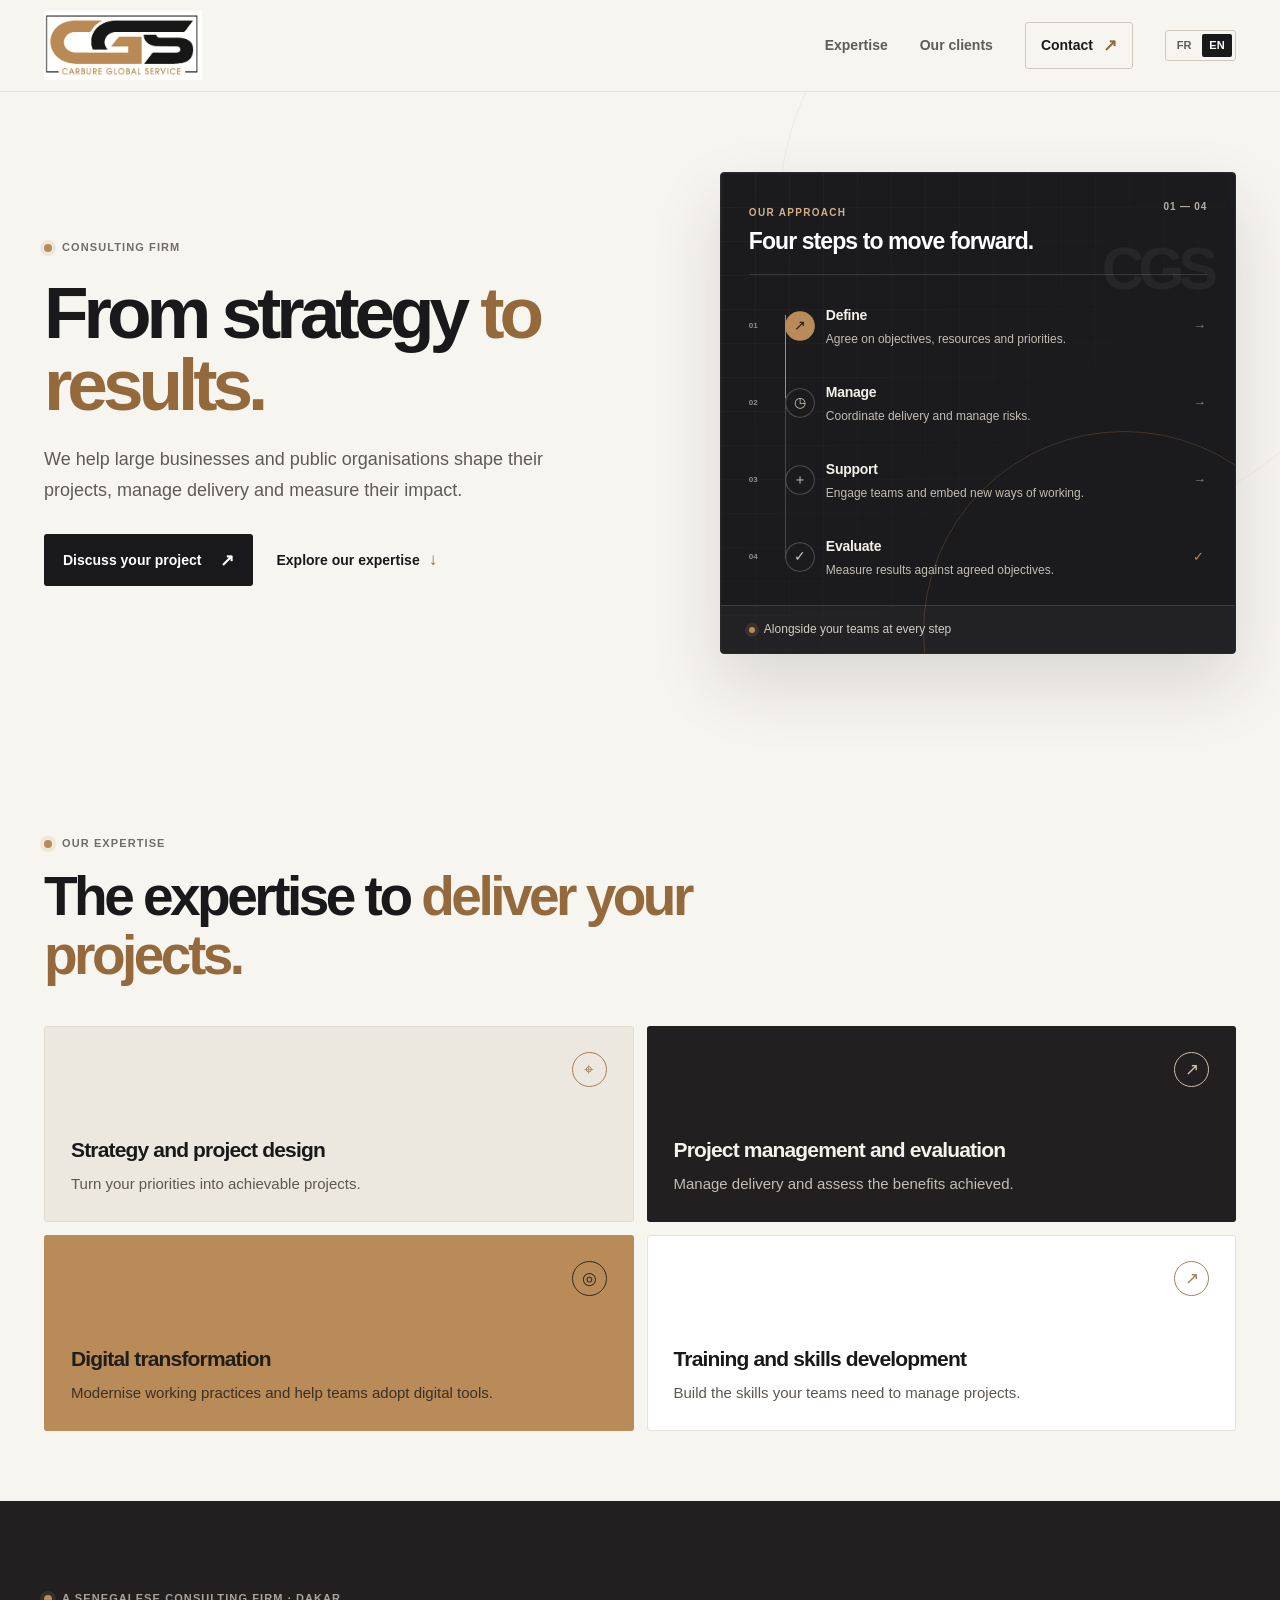
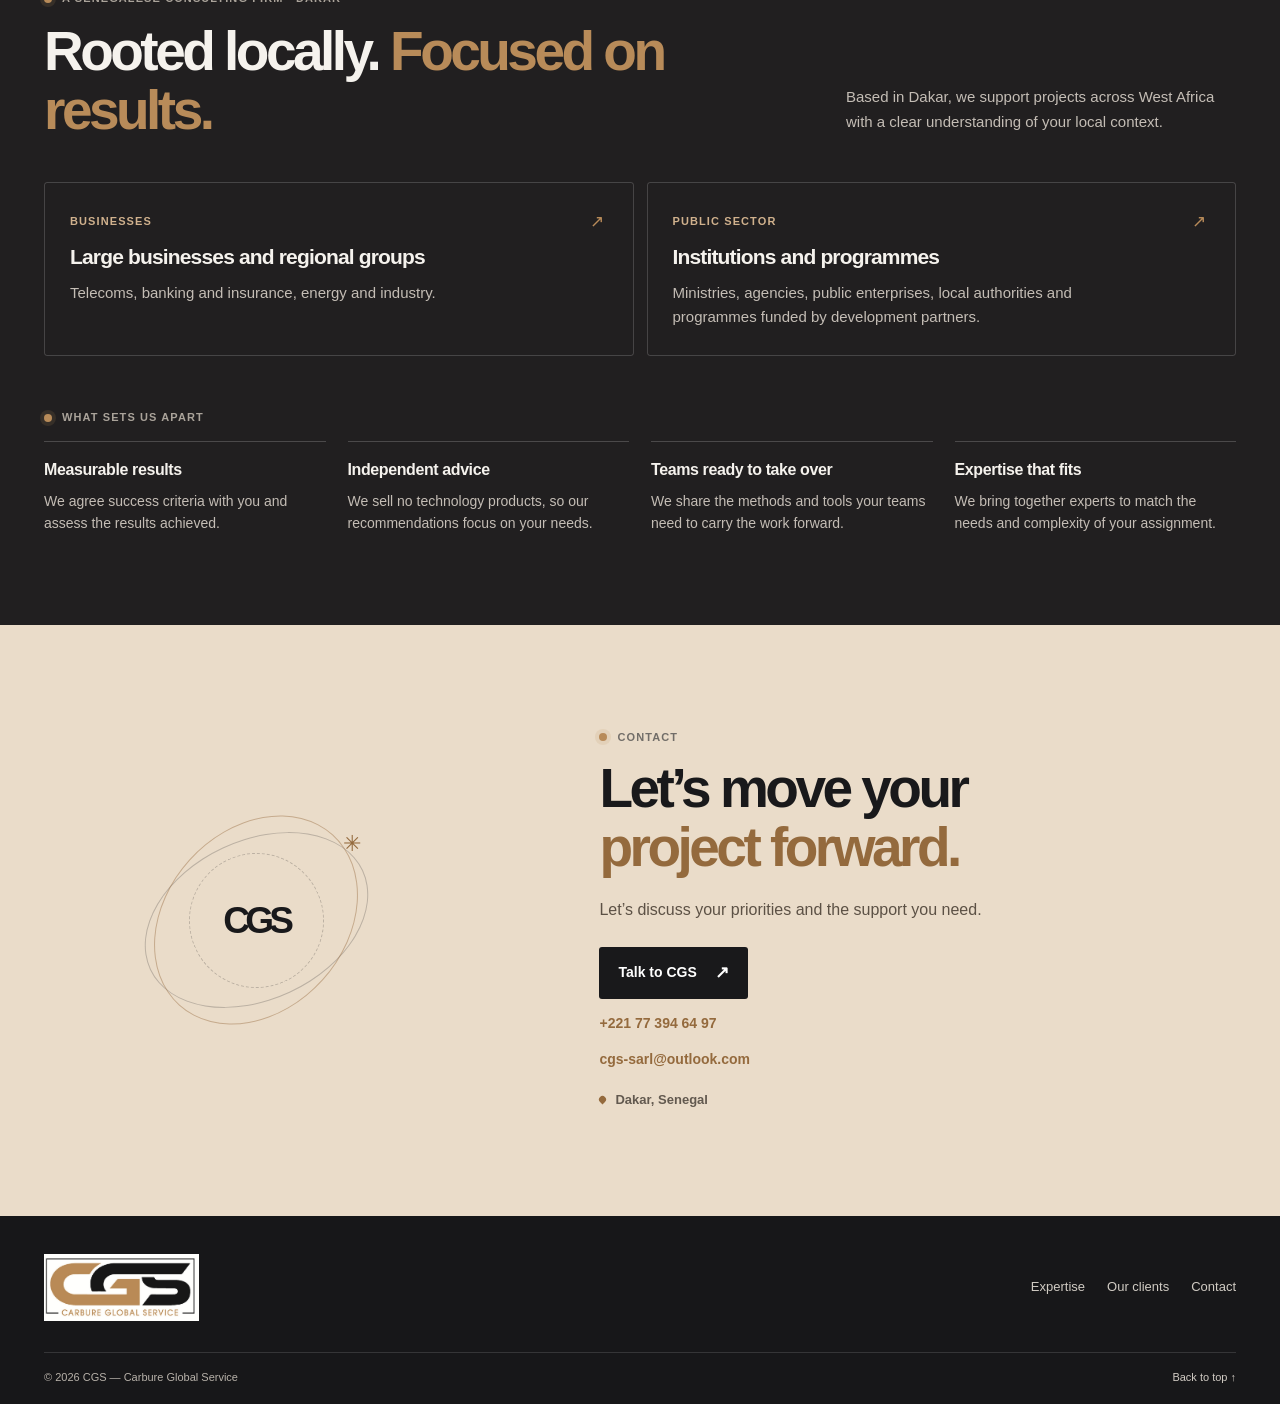
==== commit f7d613cf: "Refine French and English website copy" ====
--- a/en/index.html
+++ b/en/index.html
@@ -4,12 +4,12 @@
     <meta charset="utf-8" />
     <meta name="viewport" content="width=device-width, initial-scale=1" />
     <meta name="theme-color" content="#171719" />
-    <meta name="description" content="CGS helps large businesses and public organisations deliver projects and measure their results." />
+    <meta name="description" content="CGS supports large businesses and public organisations across West Africa with strategy, project management, digital transformation and training." />
     <meta property="og:type" content="website" />
     <meta property="og:locale" content="en_GB" />
-    <meta property="og:title" content="CGS — Your projects. Real results." />
-    <meta property="og:description" content="Project advice, delivery and team support across West Africa." />
-    <title>CGS — Your projects. Real results.</title>
+    <meta property="og:title" content="CGS — From strategy to results." />
+    <meta property="og:description" content="From project design to impact evaluation, CGS works alongside your teams at every stage." />
+    <title>CGS — From strategy to results.</title>
     <link rel="alternate" hreflang="fr" href="../index.html" />
     <link rel="alternate" hreflang="en" href="./index.html" />
     <link rel="icon" type="image/svg+xml" href="../favicon.svg" />
@@ -43,21 +43,21 @@
         <div class="container hero-grid">
           <div class="hero-copy" data-reveal>
             <p class="eyebrow"><span class="eyebrow-dot"></span> Consulting firm</p>
-            <h1>Your projects. <em>Real results.</em></h1>
-            <p class="hero-lead">We help large businesses and public organisations take projects from the first decision to measurable results.</p>
+            <h1>From strategy <em>to results.</em></h1>
+            <p class="hero-lead">We help large businesses and public organisations shape their projects, manage delivery and measure their impact.</p>
             <div class="hero-actions">
-              <a class="button button-dark" href="#contact">Let’s talk about your project <span aria-hidden="true">↗</span></a>
+              <a class="button button-dark" href="#contact">Discuss your project <span aria-hidden="true">↗</span></a>
               <a class="text-link" href="#expertise">Explore our expertise <span aria-hidden="true">↓</span></a>
             </div>
           </div>
 
           <div class="cycle-panel" data-reveal role="region" aria-labelledby="cycle-title">
-            <div class="cycle-panel-head"><div><span class="panel-kicker">OUR APPROACH</span><h2 id="cycle-title">One project. Four clear steps.</h2></div><span class="panel-index">01 — 04</span></div>
+            <div class="cycle-panel-head"><div><span class="panel-kicker">OUR APPROACH</span><h2 id="cycle-title">Four steps to move forward.</h2></div><span class="panel-index">01 — 04</span></div>
             <div class="cycle-list">
-              <article class="cycle-item"><span class="cycle-number">01</span><span class="cycle-marker marker-filled" aria-hidden="true">↗</span><div><h3>Set the direction</h3><p>Agree on priorities and outcomes.</p></div><span class="cycle-arrow" aria-hidden="true">→</span></article>
-              <article class="cycle-item"><span class="cycle-number">02</span><span class="cycle-marker" aria-hidden="true">◷</span><div><h3>Keep projects on track</h3><p>Track progress and clear obstacles.</p></div><span class="cycle-arrow" aria-hidden="true">→</span></article>
-              <article class="cycle-item"><span class="cycle-number">03</span><span class="cycle-marker" aria-hidden="true">＋</span><div><h3>Bring people on board</h3><p>Help teams make the change work.</p></div><span class="cycle-arrow" aria-hidden="true">→</span></article>
-              <article class="cycle-item"><span class="cycle-number">04</span><span class="cycle-marker" aria-hidden="true">✓</span><div><h3>Measure the results</h3><p>Check outcomes and plan what comes next.</p></div><span class="cycle-arrow" aria-hidden="true">✓</span></article>
+              <article class="cycle-item"><span class="cycle-number">01</span><span class="cycle-marker marker-filled" aria-hidden="true">↗</span><div><h3>Define</h3><p>Agree on objectives, resources and priorities.</p></div><span class="cycle-arrow" aria-hidden="true">→</span></article>
+              <article class="cycle-item"><span class="cycle-number">02</span><span class="cycle-marker" aria-hidden="true">◷</span><div><h3>Manage</h3><p>Coordinate delivery and manage risks.</p></div><span class="cycle-arrow" aria-hidden="true">→</span></article>
+              <article class="cycle-item"><span class="cycle-number">03</span><span class="cycle-marker" aria-hidden="true">＋</span><div><h3>Support</h3><p>Engage teams and embed new ways of working.</p></div><span class="cycle-arrow" aria-hidden="true">→</span></article>
+              <article class="cycle-item"><span class="cycle-number">04</span><span class="cycle-marker" aria-hidden="true">✓</span><div><h3>Evaluate</h3><p>Measure results against agreed objectives.</p></div><span class="cycle-arrow" aria-hidden="true">✓</span></article>
             </div>
             <div class="cycle-panel-foot"><span class="status-dot" aria-hidden="true"></span> Alongside your teams at every step</div>
             <span class="panel-watermark" aria-hidden="true">CGS</span>
@@ -68,28 +68,28 @@
       <section class="section section-pad expertise-section" id="expertise">
         <div class="container">
           <div class="section-heading heading-split" data-reveal>
-            <div><p class="eyebrow"><span class="eyebrow-dot"></span> Our expertise</p><h2>How we can <em>help.</em></h2></div>
+            <div><p class="eyebrow"><span class="eyebrow-dot"></span> Our expertise</p><h2>The expertise to <em>deliver your projects.</em></h2></div>
           </div>
           <div class="expertise-grid">
             <article class="expertise-card card-sand" data-reveal>
               <div class="card-top"><span class="card-symbol" aria-hidden="true">⌖</span></div>
               <h3>Strategy and project design</h3>
-              <p>Set priorities and get projects ready to deliver.</p>
+              <p>Turn your priorities into achievable projects.</p>
             </article>
             <article class="expertise-card card-dark" data-reveal>
               <div class="card-top"><span class="card-symbol" aria-hidden="true">↗</span></div>
               <h3>Project management and evaluation</h3>
-              <p>Keep projects on track and measure results.</p>
+              <p>Manage delivery and assess the benefits achieved.</p>
             </article>
             <article class="expertise-card card-gold" data-reveal>
               <div class="card-top"><span class="card-symbol" aria-hidden="true">◎</span></div>
-              <h3>Digital transformation and change</h3>
-              <p>Improve tools and ways of working.</p>
+              <h3>Digital transformation</h3>
+              <p>Modernise working practices and help teams adopt digital tools.</p>
             </article>
             <article class="expertise-card card-light" data-reveal>
               <div class="card-top"><span class="card-symbol" aria-hidden="true">↗</span></div>
               <h3>Training and skills development</h3>
-              <p>Help your teams build the skills to take projects forward.</p>
+              <p>Build the skills your teams need to manage projects.</p>
             </article>
           </div>
         </div>
@@ -99,7 +99,7 @@
         <div class="container">
           <div class="section-heading heading-split" data-reveal>
             <div><p class="eyebrow eyebrow-light"><span class="eyebrow-dot"></span> A Senegalese consulting firm · Dakar</p><h2>Rooted locally. <em>Focused on results.</em></h2></div>
-            <p class="heading-aside">We support large businesses and public organisations across West Africa.</p>
+            <p class="heading-aside">Based in Dakar, we support projects across West Africa with a clear understanding of your local context.</p>
           </div>
           <div class="audience-grid">
             <article class="audience-card" data-reveal><div><span class="audience-kicker">BUSINESSES</span><h3>Large businesses and regional groups</h3><p>Telecoms, banking and insurance, energy and industry.</p></div><span class="audience-icon" aria-hidden="true">↗</span></article>
@@ -107,10 +107,10 @@
           </div>
           <div class="proof-heading" data-reveal><p class="eyebrow eyebrow-light"><span class="eyebrow-dot"></span> What sets us apart</p></div>
           <div class="proof-grid">
-            <article data-reveal><h3>Clear objectives</h3><p>We agree success measures with you at the outset.</p></article>
-            <article data-reveal><h3>Independent advice</h3><p>We have no software to sell.</p></article>
-            <article data-reveal><h3>Your teams take it from here</h3><p>We share methods and tools your teams can keep using.</p></article>
-            <article data-reveal><h3>Local expertise</h3><p>We bring together the right people for each project.</p></article>
+            <article data-reveal><h3>Measurable results</h3><p>We agree success criteria with you and assess the results achieved.</p></article>
+            <article data-reveal><h3>Independent advice</h3><p>We sell no technology products, so our recommendations focus on your needs.</p></article>
+            <article data-reveal><h3>Teams ready to take over</h3><p>We share the methods and tools your teams need to carry the work forward.</p></article>
+            <article data-reveal><h3>Expertise that fits</h3><p>We bring together experts to match the needs and complexity of your assignment.</p></article>
           </div>
         </div>
       </section>
@@ -118,7 +118,7 @@
       <section class="closing section-pad" id="contact">
         <div class="container closing-inner">
           <div class="closing-art" data-reveal aria-hidden="true"><span class="closing-ring ring-one"></span><span class="closing-ring ring-two"></span><span class="closing-ring ring-three"></span><span class="closing-monogram">CGS</span><span class="closing-spark">✳</span></div>
-          <div class="closing-copy" data-reveal><p class="eyebrow"><span class="eyebrow-dot"></span> Contact</p><h2>Have a project to deliver? <em>Let’s talk.</em></h2><p>Tell us about your project and the results you want to achieve.</p><a class="button button-dark" href="mailto:cgs-sarl@outlook.com?subject=Project%20enquiry%20for%20CGS">Contact us <span aria-hidden="true">↗</span></a><a class="contact-link" href="tel:+221773946497">+221 77 394 64 97</a><a class="contact-link" href="mailto:cgs-sarl@outlook.com">cgs-sarl@outlook.com</a><span class="contact-location"><span class="local-marker" aria-hidden="true"></span> Dakar, Senegal</span></div>
+          <div class="closing-copy" data-reveal><p class="eyebrow"><span class="eyebrow-dot"></span> Contact</p><h2>Let’s move your <em>project forward.</em></h2><p>Let’s discuss your priorities and the support you need.</p><a class="button button-dark" href="mailto:cgs-sarl@outlook.com?subject=Project%20enquiry%20for%20CGS">Talk to CGS <span aria-hidden="true">↗</span></a><a class="contact-link" href="tel:+221773946497">+221 77 394 64 97</a><a class="contact-link" href="mailto:cgs-sarl@outlook.com">cgs-sarl@outlook.com</a><span class="contact-location"><span class="local-marker" aria-hidden="true"></span> Dakar, Senegal</span></div>
         </div>
       </section>
     </main>
